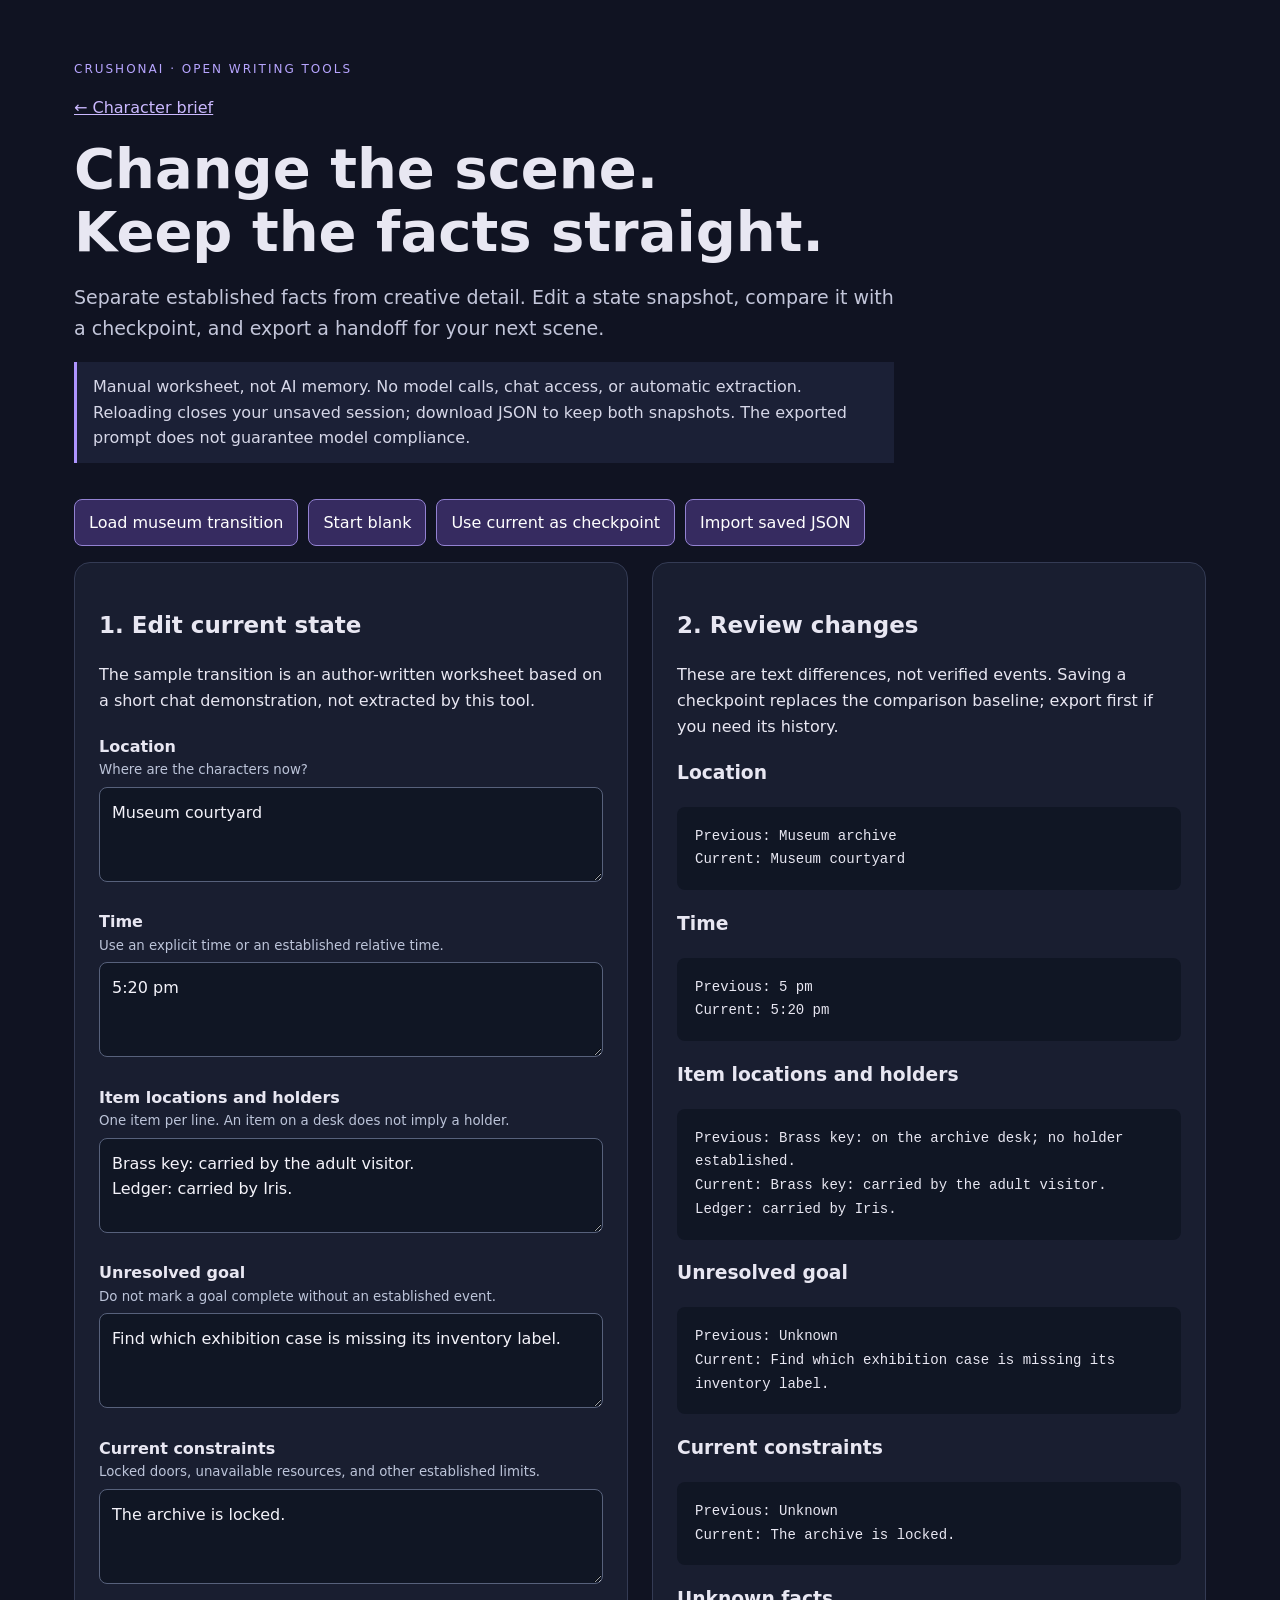
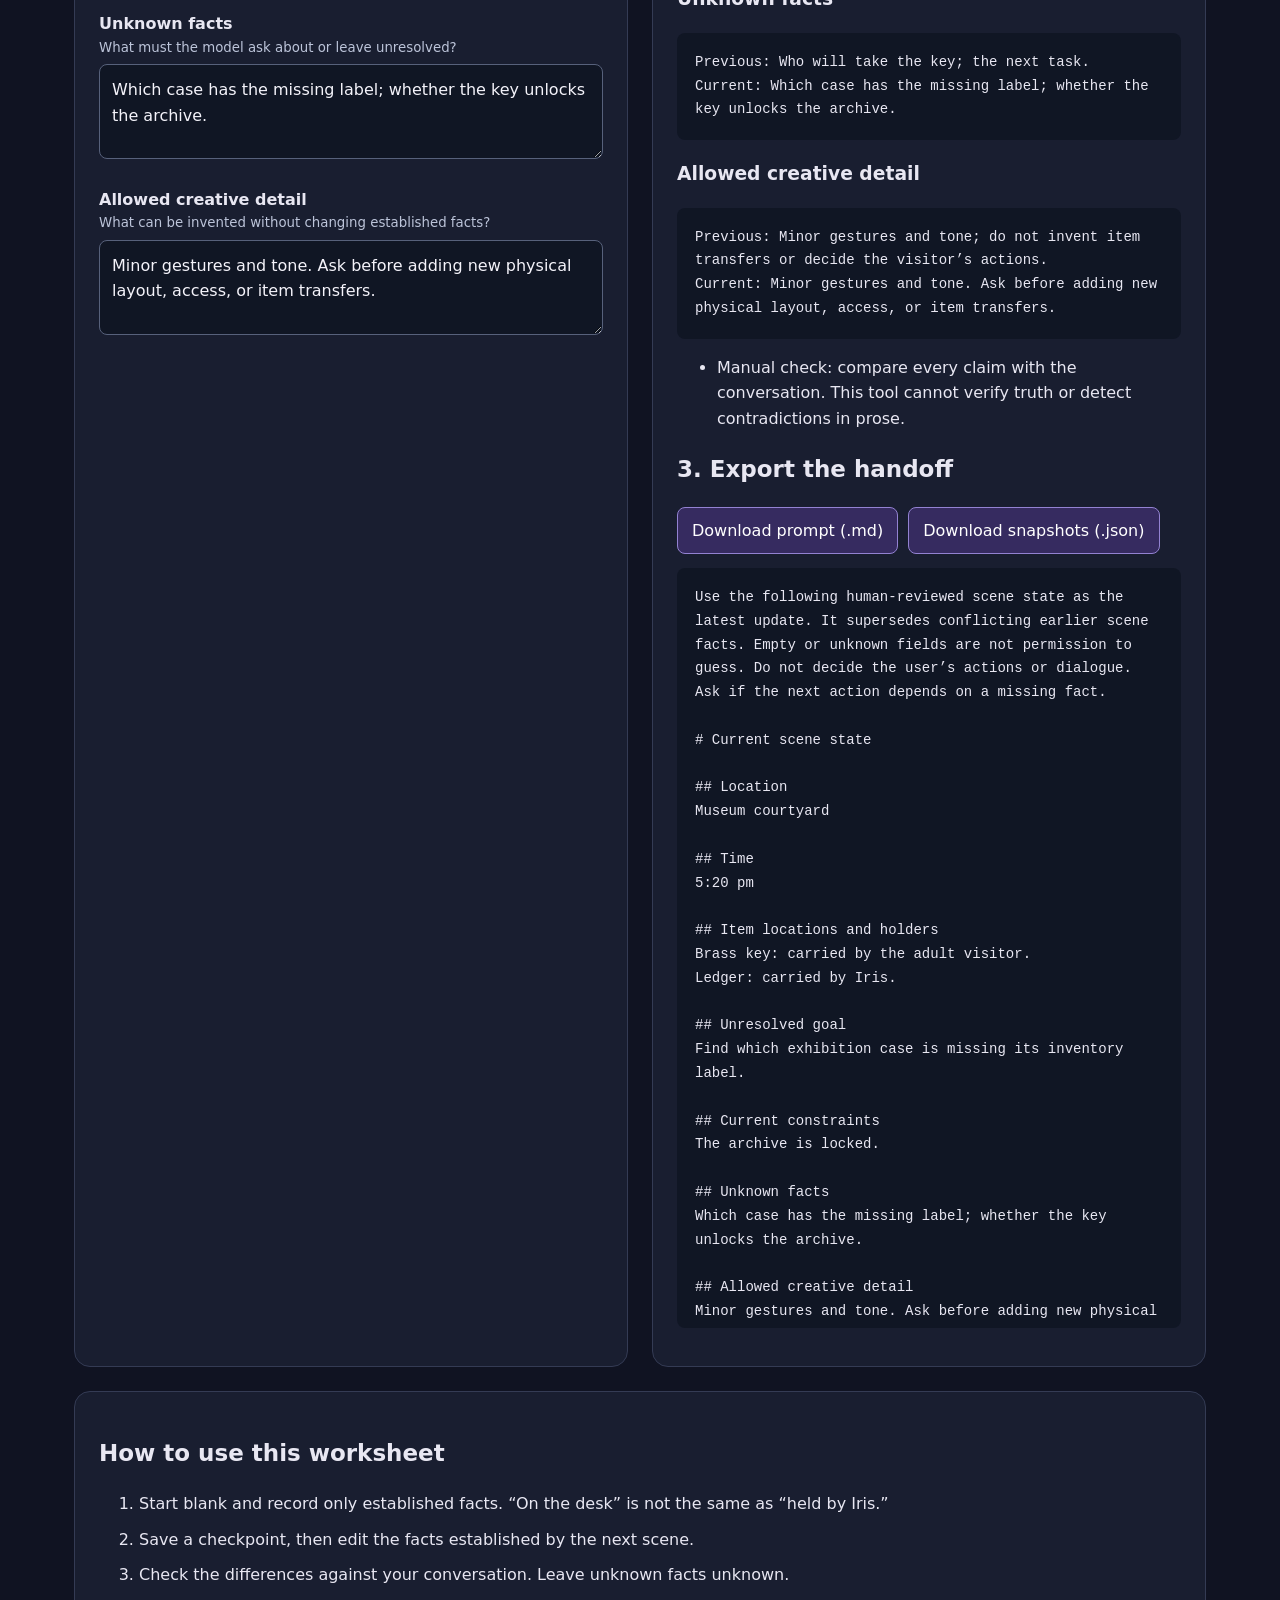
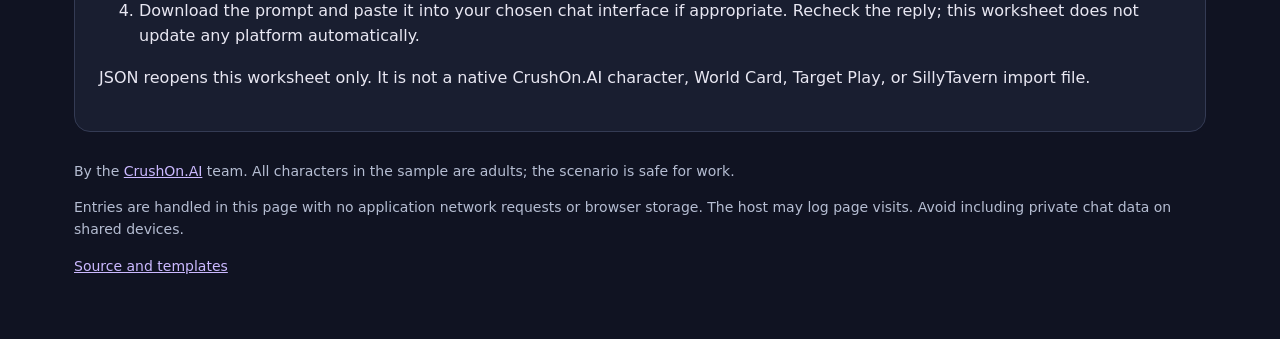
==== scene.html @ 3f0d49b1 "Add manual scene-state worksheet, exports and case study" ====
<!doctype html>
<html lang="en"><head><meta charset="utf-8"><meta name="viewport" content="width=device-width,initial-scale=1"><title>Scene State Worksheet · Character Personality Workshop</title><meta name="description" content="Track roleplay scene facts, compare a previous checkpoint with your latest state, and export a manual handoff. No AI inference or automatic chat access."><link rel="stylesheet" href="style.css"></head>
<body><main><header><p class="eyebrow">CRUSHONAI · OPEN WRITING TOOLS</p><p><a href="index.html">← Character brief</a></p><h1>Change the scene.<br>Keep the facts straight.</h1><p class="intro">Separate established facts from creative detail. Edit a state snapshot, compare it with a checkpoint, and export a handoff for your next scene.</p><p class="notice">Manual worksheet, not AI memory. No model calls, chat access, or automatic extraction. Reloading closes your unsaved session; download JSON to keep both snapshots. The exported prompt does not guarantee model compliance.</p></header>
<div class="actions"><button id="scene-example" type="button">Load museum transition</button><button id="scene-blank" type="button">Start blank</button><button id="scene-checkpoint" type="button">Use current as checkpoint</button><button id="scene-import" type="button">Import saved JSON</button><input id="scene-file" type="file" accept=".json,application/json" hidden></div><p id="scene-status" role="status" aria-live="polite"></p>
<div class="layout"><section aria-labelledby="state-title"><h2 id="state-title">1. Edit current state</h2><p>The sample transition is an author-written worksheet based on a short chat demonstration, not extracted by this tool.</p><form id="scene-fields"></form></section><section aria-labelledby="diff-title"><h2 id="diff-title">2. Review changes</h2><p>These are text differences, not verified events. Saving a checkpoint replaces the comparison baseline; export first if you need its history.</p><div id="scene-diff"></div><ul id="scene-checks"></ul><h2>3. Export the handoff</h2><div class="actions"><button id="scene-md" type="button">Download prompt (.md)</button><button id="scene-json" type="button">Download snapshots (.json)</button></div><pre id="scene-preview" tabindex="0" aria-label="Scene handoff preview"></pre></section></div>
<section class="probes"><h2>How to use this worksheet</h2><ol><li>Start blank and record only established facts. “On the desk” is not the same as “held by Iris.”</li><li>Save a checkpoint, then edit the facts established by the next scene.</li><li>Check the differences against your conversation. Leave unknown facts unknown.</li><li>Download the prompt and paste it into your chosen chat interface if appropriate. Recheck the reply; this worksheet does not update any platform automatically.</li></ol><p>JSON reopens this worksheet only. It is not a native CrushOn.AI character, World Card, Target Play, or SillyTavern import file.</p></section>
<footer><p>By the <a href="https://crushon.ai/" rel="noopener noreferrer" target="_blank">CrushOn.AI</a> team. All characters in the sample are adults; the scenario is safe for work.</p><p>Entries are handled in this page with no application network requests or browser storage. The host may log page visits. Avoid including private chat data on shared devices.</p><p><a href="https://github.com/CrushOnAI/character-personality-kit">Source and templates</a></p></footer></main><script src="scene-core.js"></script><script src="scene-app.js"></script></body></html>
---- style.css ----
:root{font-family:system-ui,-apple-system,sans-serif;color:#e8e7f2;background:#101322;line-height:1.6;color-scheme:dark}*{box-sizing:border-box}body{margin:0}main{max-width:1180px;margin:auto;padding:48px 24px}header{max-width:820px;margin-bottom:36px}.eyebrow{font-size:12px;letter-spacing:2px;color:#b7a5ff}h1{font-size:clamp(32px,5vw,56px);line-height:1.13;margin:12px 0}h2{font-size:23px}.intro{font-size:19px;color:#c3c6da}.notice{border-left:3px solid #ae94ff;padding:12px 16px;background:#1b2036;color:#d6d7e8}.layout{display:grid;grid-template-columns:1fr 1fr;gap:24px}.layout>section,.probes{background:#191e30;border:1px solid #343b54;border-radius:16px;padding:24px}label{display:block;font-weight:650;margin:20px 0 6px}label small{display:block;font-weight:400;color:#bcc4d9}textarea{width:100%;min-height:95px;border:1px solid #57617b;border-radius:8px;padding:12px;font:inherit;background:#101624;color:#f4f3fa;resize:vertical}textarea:focus-visible,button:focus-visible,a:focus-visible{outline:3px solid #c2adff;outline-offset:3px}.actions{display:flex;gap:10px;flex-wrap:wrap}button{border:1px solid #9382d2;border-radius:8px;background:#362b60;color:white;padding:10px 14px;font:inherit;cursor:pointer}button:hover{background:#50417e}pre{white-space:pre-wrap;overflow-wrap:anywhere;font:14px/1.7 ui-monospace,monospace;background:#101624;padding:18px;border-radius:8px;max-height:760px;overflow:auto}#checks{padding-left:20px;color:#efdbb2}.probes{margin-top:24px}li{margin:10px 0}footer{font-size:14px;color:#b5bdd2;margin-top:28px}a{color:#cbb9ff}@media(max-width:760px){main{padding:28px 16px}.layout{grid-template-columns:1fr}.layout>section,.probes{padding:18px}}
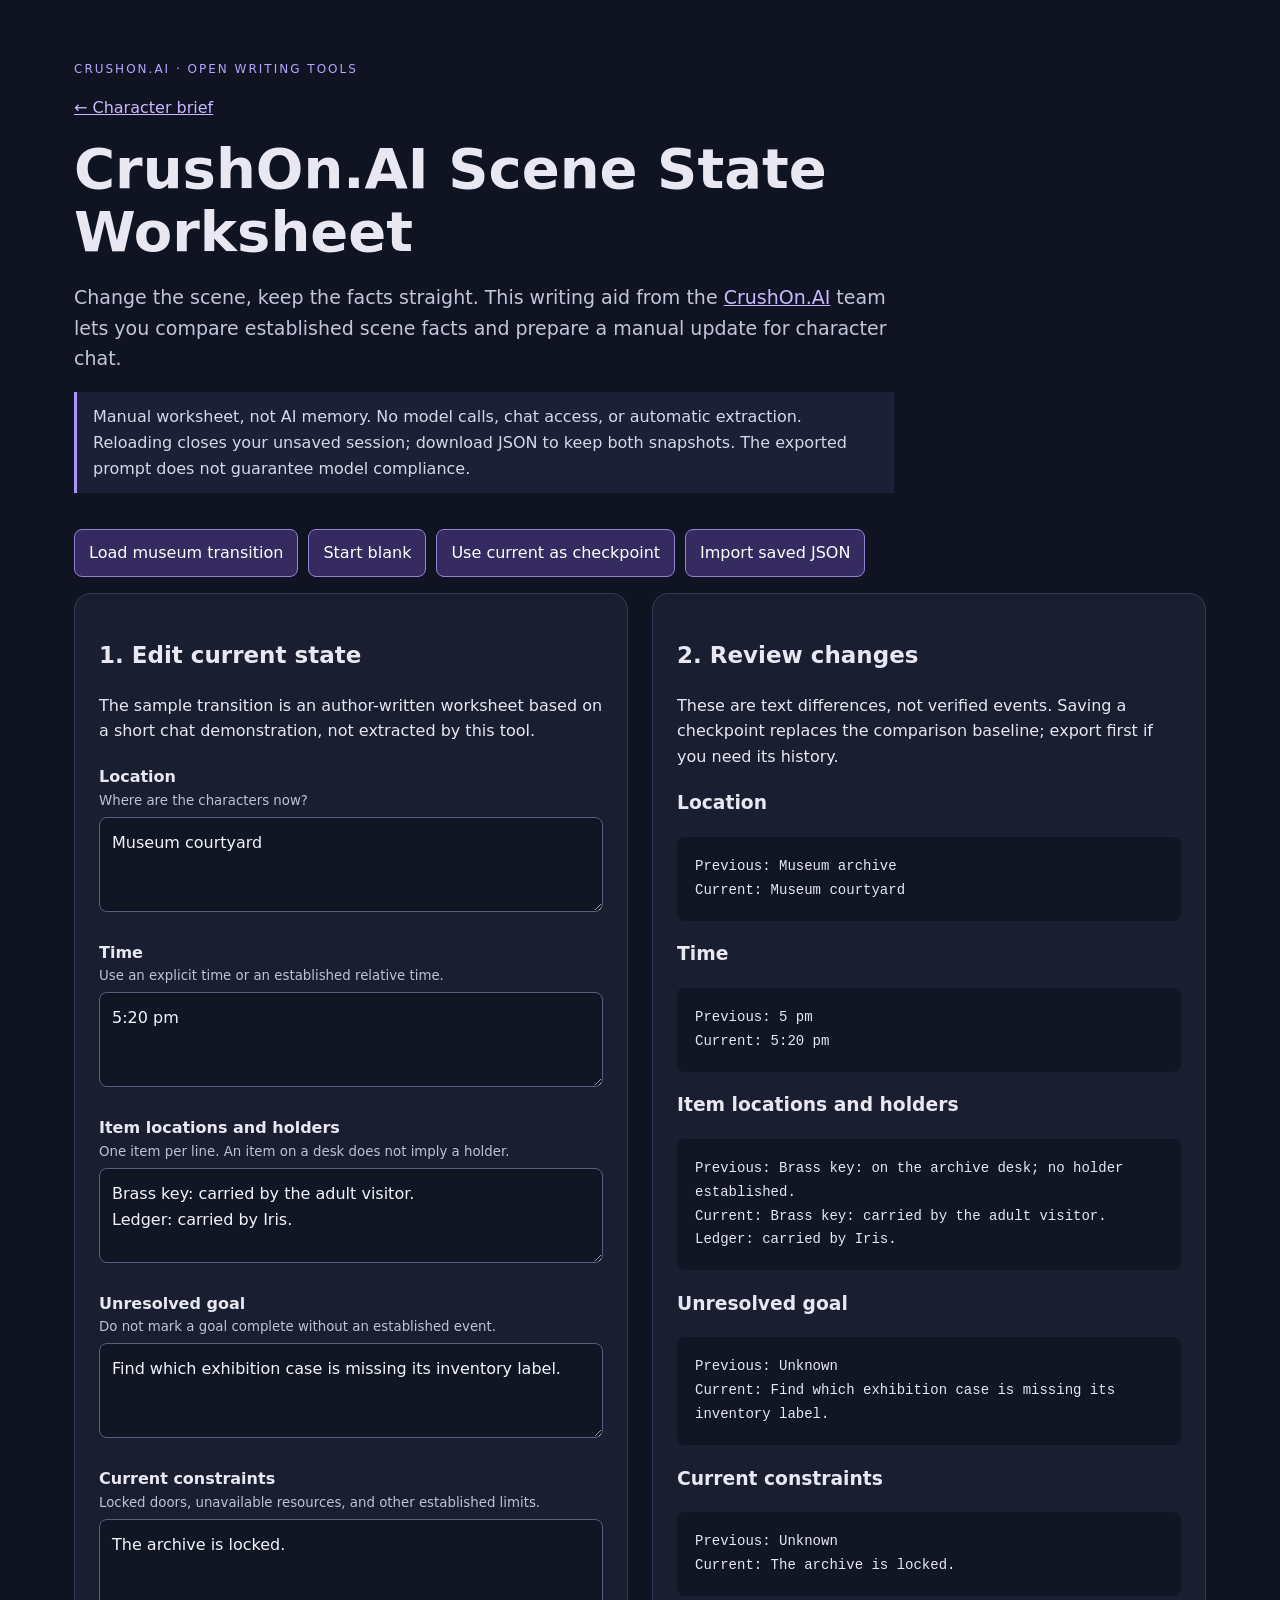
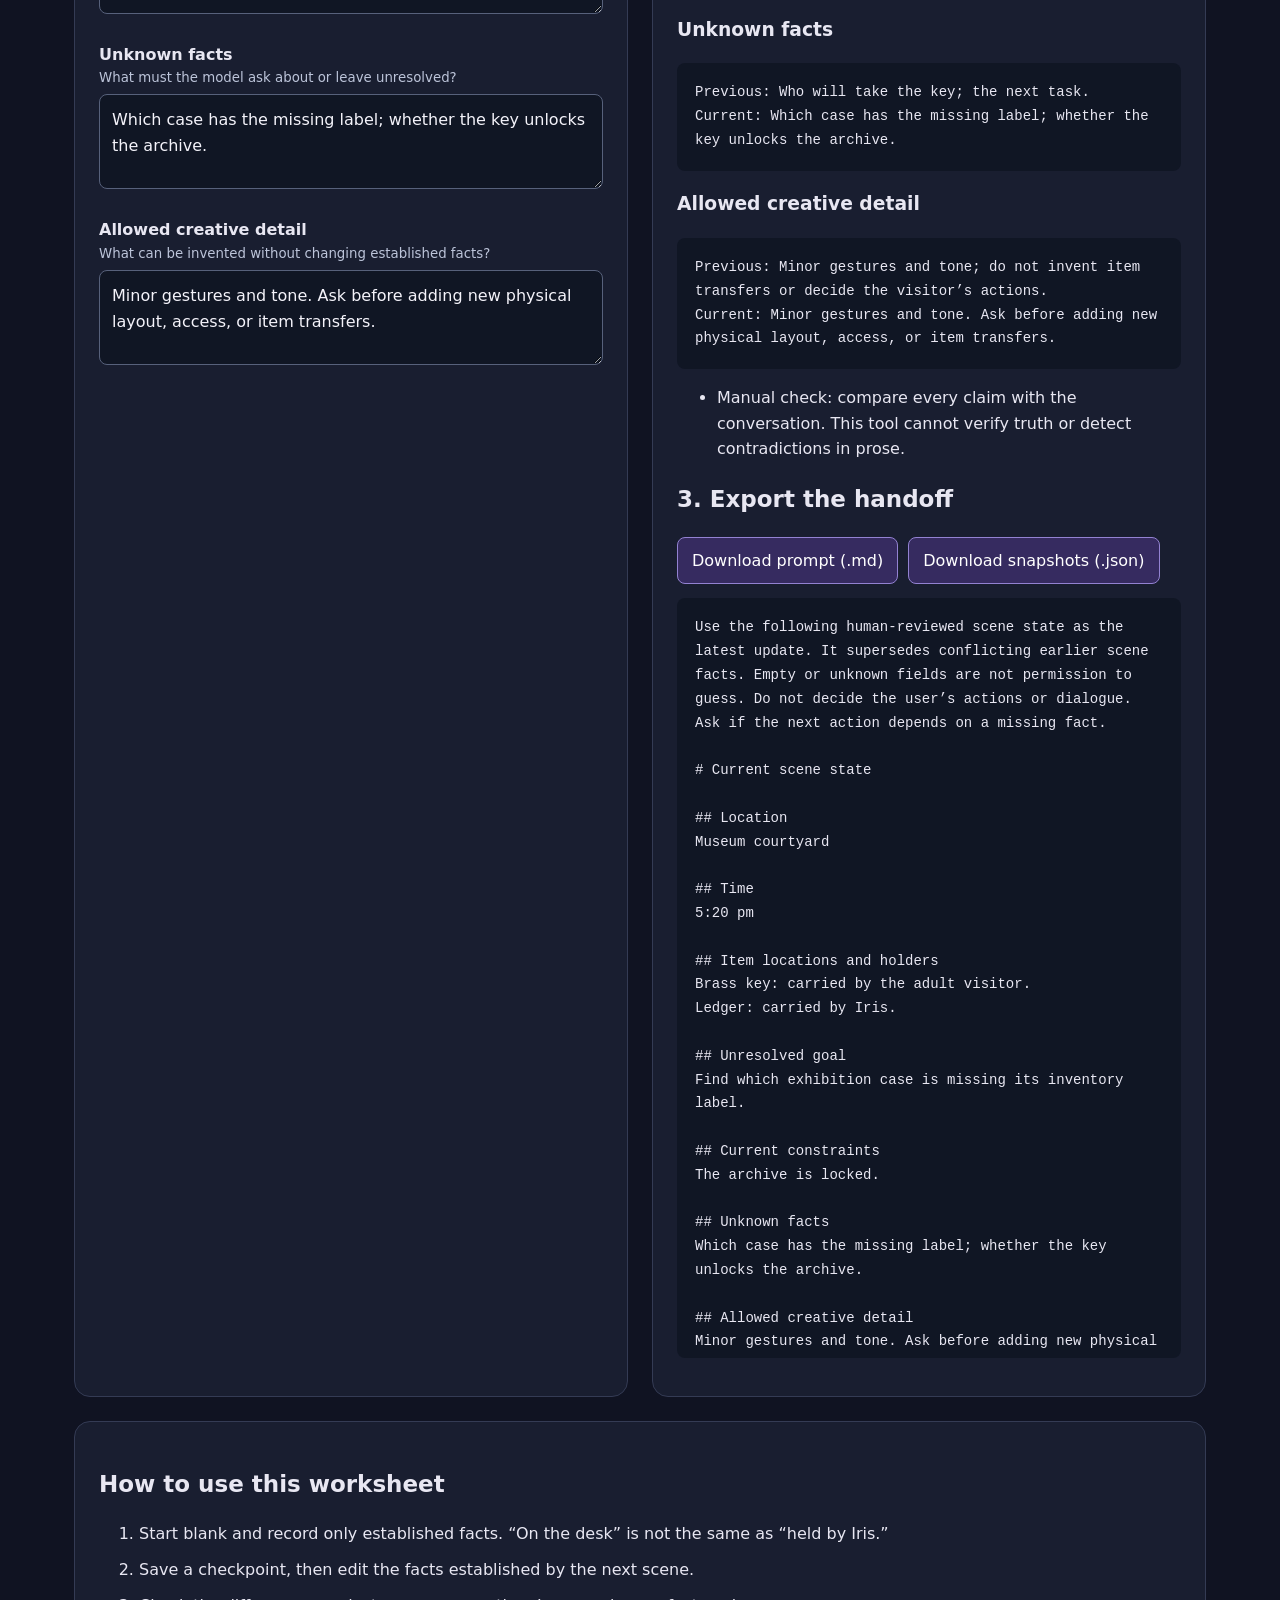
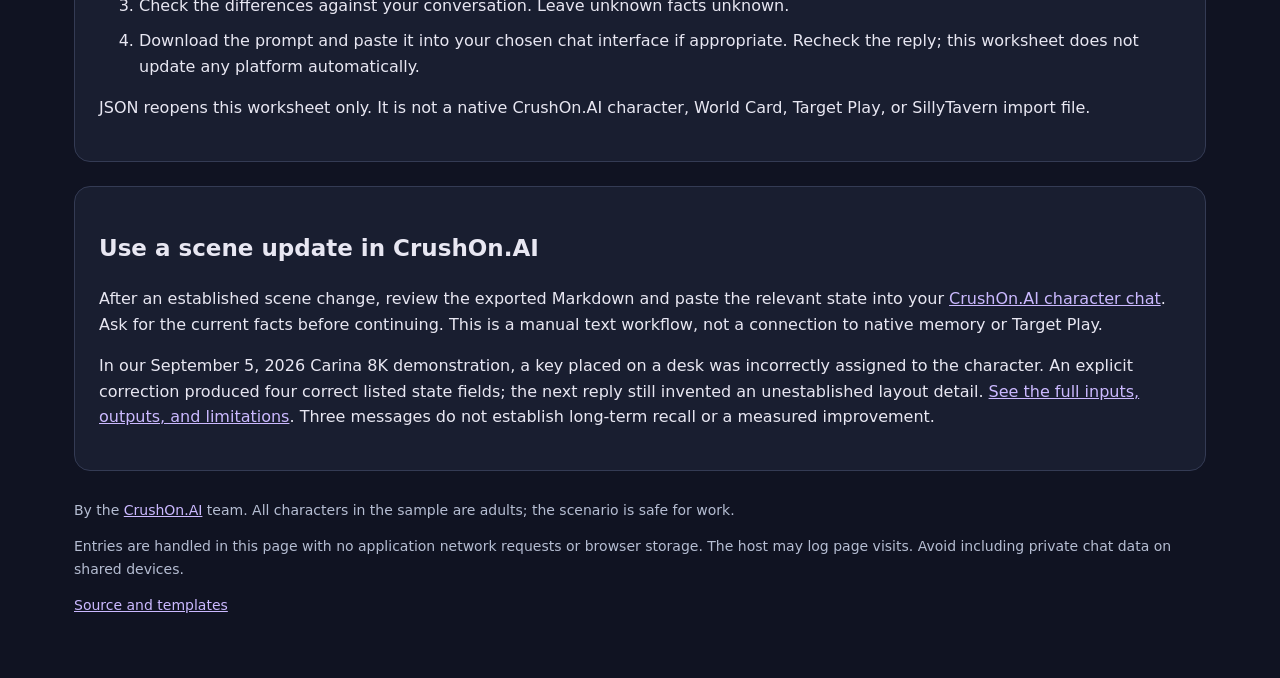
==== commit d5878298: "Clarify CrushOn.AI branding and practical character workflow" ====
--- a/scene.html
+++ b/scene.html
@@ -1,7 +1,8 @@
 <!doctype html>
-<html lang="en"><head><meta charset="utf-8"><meta name="viewport" content="width=device-width,initial-scale=1"><title>Scene State Worksheet · Character Personality Workshop</title><meta name="description" content="Track roleplay scene facts, compare a previous checkpoint with your latest state, and export a manual handoff. No AI inference or automatic chat access."><link rel="stylesheet" href="style.css"></head>
-<body><main><header><p class="eyebrow">CRUSHONAI · OPEN WRITING TOOLS</p><p><a href="index.html">← Character brief</a></p><h1>Change the scene.<br>Keep the facts straight.</h1><p class="intro">Separate established facts from creative detail. Edit a state snapshot, compare it with a checkpoint, and export a handoff for your next scene.</p><p class="notice">Manual worksheet, not AI memory. No model calls, chat access, or automatic extraction. Reloading closes your unsaved session; download JSON to keep both snapshots. The exported prompt does not guarantee model compliance.</p></header>
+<html lang="en"><head><meta charset="utf-8"><meta name="viewport" content="width=device-width,initial-scale=1"><title>CrushOn.AI Scene State Worksheet</title><meta name="description" content="Use CrushOn.AI's manual scene worksheet to track roleplay facts, compare snapshots, and prepare a text update. Includes a real chat case study and limitations."><link rel="stylesheet" href="style.css"></head>
+<body><main><header><p class="eyebrow">CRUSHON.AI · OPEN WRITING TOOLS</p><p><a href="index.html">← Character brief</a></p><h1>CrushOn.AI Scene State Worksheet</h1><p class="intro">Change the scene, keep the facts straight. This writing aid from the <a href="https://crushon.ai/" target="_blank" rel="noopener noreferrer">CrushOn.AI</a> team lets you compare established scene facts and prepare a manual update for character chat.</p><p class="notice">Manual worksheet, not AI memory. No model calls, chat access, or automatic extraction. Reloading closes your unsaved session; download JSON to keep both snapshots. The exported prompt does not guarantee model compliance.</p></header>
 <div class="actions"><button id="scene-example" type="button">Load museum transition</button><button id="scene-blank" type="button">Start blank</button><button id="scene-checkpoint" type="button">Use current as checkpoint</button><button id="scene-import" type="button">Import saved JSON</button><input id="scene-file" type="file" accept=".json,application/json" hidden></div><p id="scene-status" role="status" aria-live="polite"></p>
 <div class="layout"><section aria-labelledby="state-title"><h2 id="state-title">1. Edit current state</h2><p>The sample transition is an author-written worksheet based on a short chat demonstration, not extracted by this tool.</p><form id="scene-fields"></form></section><section aria-labelledby="diff-title"><h2 id="diff-title">2. Review changes</h2><p>These are text differences, not verified events. Saving a checkpoint replaces the comparison baseline; export first if you need its history.</p><div id="scene-diff"></div><ul id="scene-checks"></ul><h2>3. Export the handoff</h2><div class="actions"><button id="scene-md" type="button">Download prompt (.md)</button><button id="scene-json" type="button">Download snapshots (.json)</button></div><pre id="scene-preview" tabindex="0" aria-label="Scene handoff preview"></pre></section></div>
 <section class="probes"><h2>How to use this worksheet</h2><ol><li>Start blank and record only established facts. “On the desk” is not the same as “held by Iris.”</li><li>Save a checkpoint, then edit the facts established by the next scene.</li><li>Check the differences against your conversation. Leave unknown facts unknown.</li><li>Download the prompt and paste it into your chosen chat interface if appropriate. Recheck the reply; this worksheet does not update any platform automatically.</li></ol><p>JSON reopens this worksheet only. It is not a native CrushOn.AI character, World Card, Target Play, or SillyTavern import file.</p></section>
+<section class="probes"><h2>Use a scene update in CrushOn.AI</h2><p>After an established scene change, review the exported Markdown and paste the relevant state into your <a href="https://crushon.ai/" target="_blank" rel="noopener noreferrer">CrushOn.AI character chat</a>. Ask for the current facts before continuing. This is a manual text workflow, not a connection to native memory or Target Play.</p><p>In our September 5, 2026 Carina 8K demonstration, a key placed on a desk was incorrectly assigned to the character. An explicit correction produced four correct listed state fields; the next reply still invented an unestablished layout detail. <a href="https://github.com/CrushOnAI/character-personality-kit/blob/main/docs/scene-state-case-study.md" target="_blank" rel="noopener noreferrer">See the full inputs, outputs, and limitations</a>. Three messages do not establish long-term recall or a measured improvement.</p></section>
 <footer><p>By the <a href="https://crushon.ai/" rel="noopener noreferrer" target="_blank">CrushOn.AI</a> team. All characters in the sample are adults; the scenario is safe for work.</p><p>Entries are handled in this page with no application network requests or browser storage. The host may log page visits. Avoid including private chat data on shared devices.</p><p><a href="https://github.com/CrushOnAI/character-personality-kit">Source and templates</a></p></footer></main><script src="scene-core.js"></script><script src="scene-app.js"></script></body></html>
